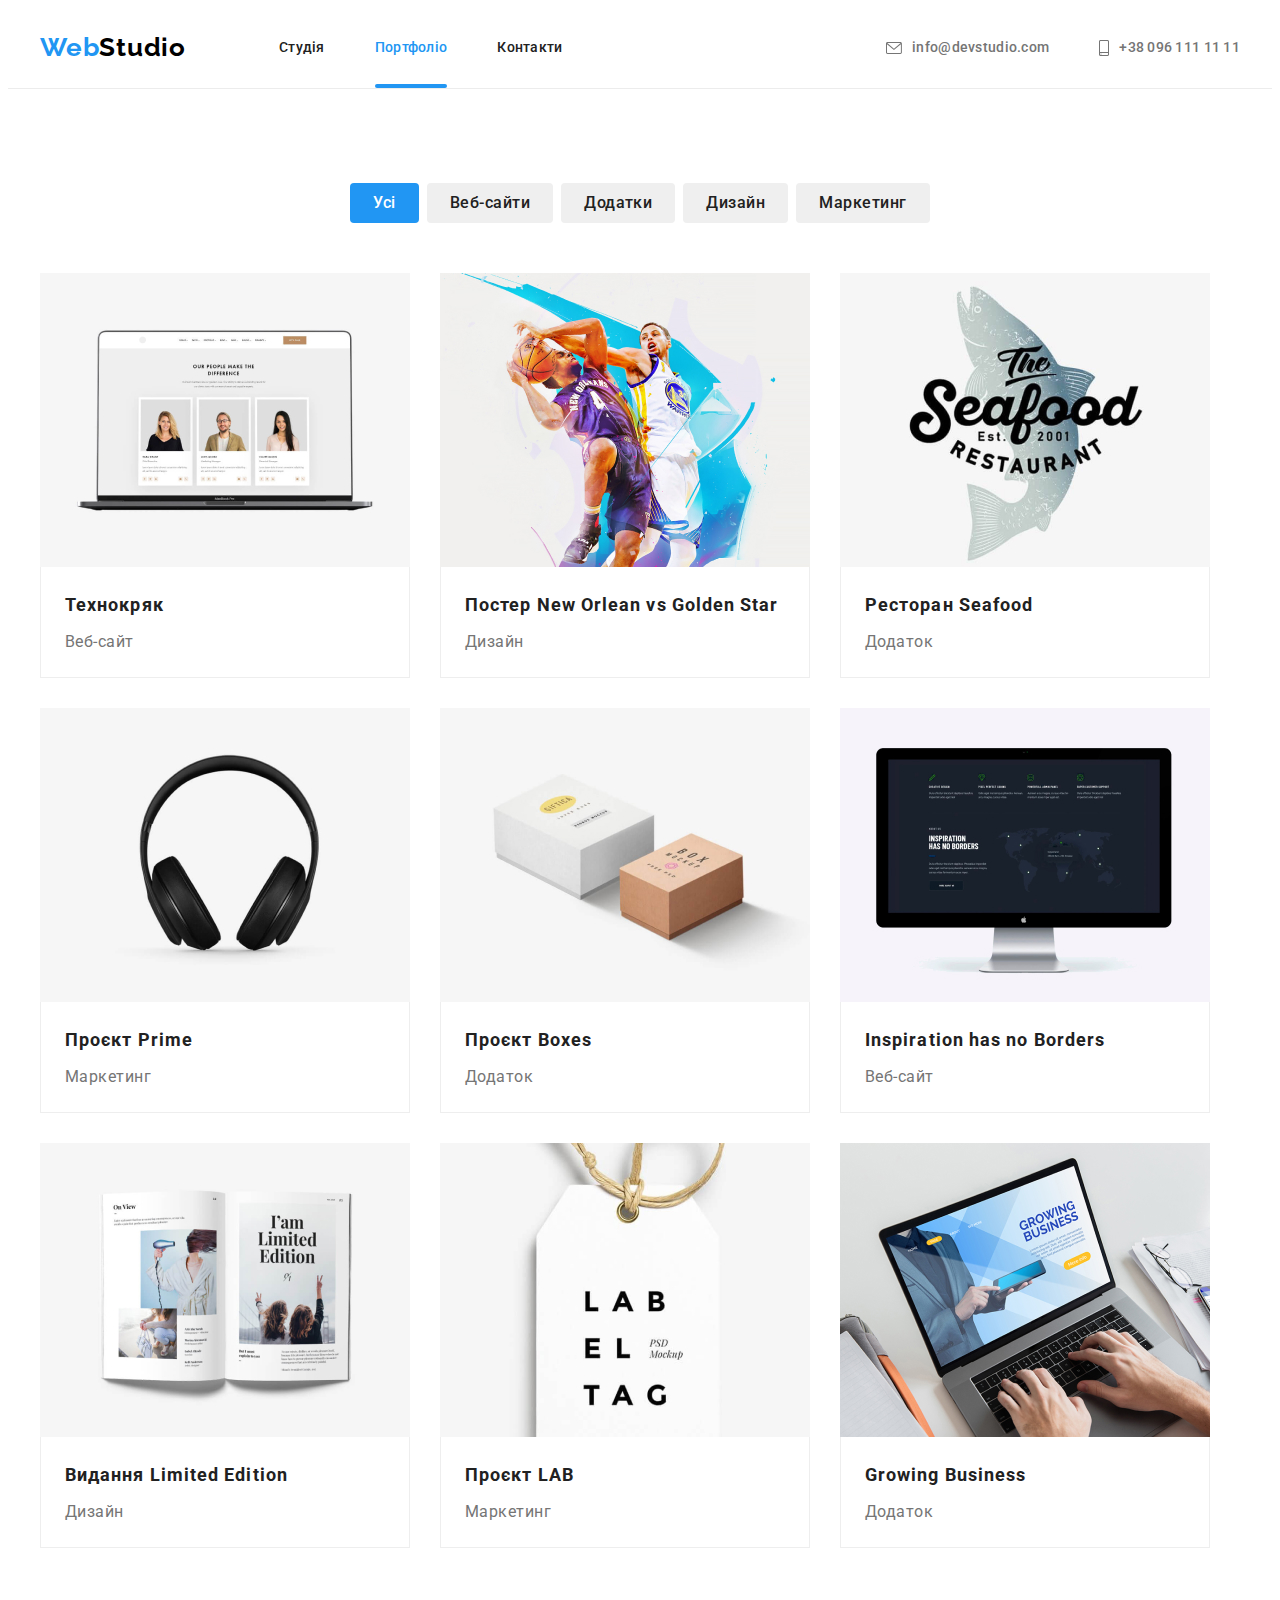
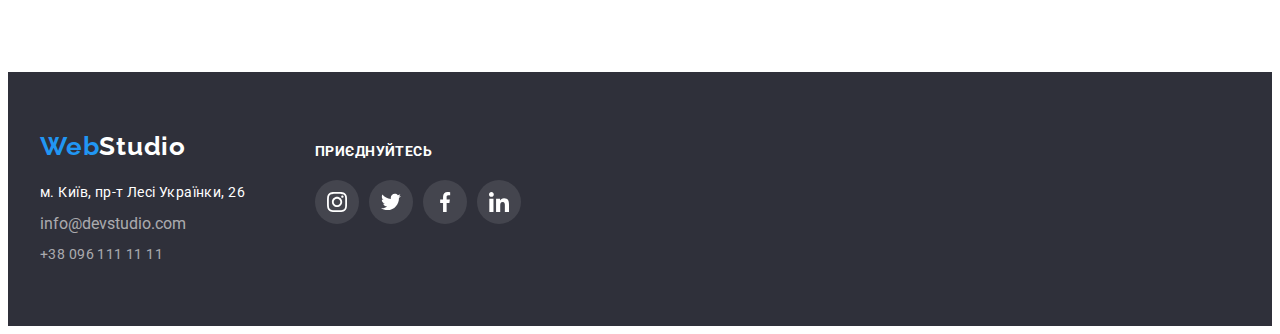
==== portfolio.html @ 86586cd4 "tgrtlkgrtlkgnlkrt" ====
<!DOCTYPE html>
<html lang="uk">
<head>
    <meta charset="UTF-8">
    <meta http-equiv="X-UA-Compatible" content="IE=edge">
    <meta name="viewport" content="width=device-width, initial-scale=1.0">
    <title>portfolio</title>
    <link rel="preconnect" href="https://fonts.googleapis.com">
    <link rel="preconnect" href="https://fonts.gstatic.com" crossorigin>
    <link href="https://fonts.googleapis.com/css2?family=Raleway:wght@700&family=Roboto:wght@400;500;700;900&display=swap"
    rel="stylesheet">
    <link rel="stylesheet" href="./сss/styles.css">
</head>
<body class="body">
    <header class="header">
        <div class="container main-nav">
            <nav class="header-nav">
                <a href="/" class="logo">Web<span class="title">Studio</span>
                </a>
                <ul class="site list">
                    <li class="item"><a class="link" href="./index.html">Студія</a></li>
                    <li class="item"><a class="link current" href="/">Портфоліо</a></li>
                    <li class="item"><a class="link" href="/">Контакти</a></li>
                </ul>
            </nav>
            <ul class="site-auth list">
                <li class="item">
                    <a class="main-mail main-contact mail-icon" href="mailto:info@devstudio.com">
                        <svg class="link-icon" width="16" height="12">
                            <use href="./images/icons.svg/symbol-defs.svg#icon-envelope"></use>
                        </svg>
                        info@devstudio.com
                    </a>
                </li>
                <li class="item">
                    <a class="link-item tel-icon" href="tel:+380961111111">
                        <svg class="link-icon" width="10" height="16">
                            <use href="./images/icons.svg/symbol-defs.svg#icon-smartphone"></use>
                        </svg>
                        +38 096 111 11 11
                    </a>
                </li>
            </ul>
        </div>
    </header>
    <main>
        <section class="filter">
            <div class="container">
                <h1 class="visually-hidden">Портфоліо</h1>
                <ul class="hero-button list">
                    <li class="filters"><button class="btn current border" type="button">Усі</button></li>
                    <li class="filters"><button class="btn" type="button">Веб-сайти</button></li>
                    <li class="filters"><button class="btn" type="button">Додатки</button></li>
                    <li class="filters"><button class="btn" type="button">Дизайн</button></li>
                    <li class="filters"><button class="btn" type="button">Маркетинг</button></li>
                </ul>
                <ul class="list card-second">
                    <li class="cards">
                        <a href="/" class="link-card border">
                            <div class="primary-website">
                                <img src="./images/filters1.jpg" alt="filters1" width="370">
                                <div class="main-website img-wrapper">
                                    <p class="website">
                                        Ресурс пропонує комплексні пропозиції з різним рівнем функціоналу та сервісів. Все це дозволить відвідувачу
                                        отримати вичерпні відомості про компанію чи приватну особу.
                                    </p>
                                </div>
                            </div>
                            <div class="after-cards">
                                <h2 class="heading">Технокряк</h2>
                                <p class="tagline">Веб-сайт</p>
                            </div>
                        </a>
                    </li>
                    <li class="cards">
                        <a href="/" class="link-card border">
                            <div class="primary-website">
                                <img src="./images/filters2.jpg" alt="filters2" width="370">
                                <div class="main-website img-wrapper">
                                    <p class="website">
                                        Ресурс пропонує комплексні пропозиції з різним рівнем функціоналу та сервісів. Все це дозволить відвідувачу
                                        отримати вичерпні відомості про компанію чи приватну особу.
                                    </p>
                                </div>
                            </div>
                            <div class="after-cards">
                                <h2 class="heading">Постер New Orlean vs Golden Star</h2>
                                <p class="tagline">Дизайн</p>
                            </div>
                        </a>
                    </li>
                    <li class="cards">
                        <a href="/" class="link-card border">
                            <div class="primary-website">
                                <img src="./images/filters3.jpg" alt="filters3" width="370">
                                <div class="main-website img-wrapper">
                                    <p class="website">
                                        Ресурс пропонує комплексні пропозиції з різним рівнем функціоналу та сервісів. Все це дозволить відвідувачу
                                        отримати вичерпні відомості про компанію чи приватну особу.
                                    </p>
                                </div>
                            </div>
                            <div class="after-cards">
                                <h2 class="heading">Ресторан Seafood</h2>
                                <p class="tagline">Додаток</p>
                            </div>
                        </a>
                    </li>
                    <li class="cards">
                        <a href="/" class="link-card border">
                            <div class="primary-website">
                                <img src="./images/filters4.jpg" alt="filters4" width="370">
                                <div class="main-website img-wrapper">
                                    <p class="website">
                                        Ресурс пропонує комплексні пропозиції з різним рівнем функціоналу та сервісів. Все це дозволить відвідувачу
                                        отримати вичерпні відомості про компанію чи приватну особу.
                                    </p>
                                </div>
                            </div>
                            <div class="after-cards">
                                <h2 class="heading">Проєкт Prime</h2>
                                <p class="tagline">Маркетинг</p>
                            </div>
                        </a>
                    </li>
                    <li class="cards">
                        <a href="/" class="link-card border">
                            <div class="primary-website">
                                <img src="./images/filters5.jpg" alt="filters5" width="370">
                                <div class="main-website img-wrapper">
                                    <p class="website">
                                        Ресурс пропонує комплексні пропозиції з різним рівнем функціоналу та сервісів. Все це дозволить відвідувачу
                                        отримати вичерпні відомості про компанію чи приватну особу.
                                    </p>
                                </div>
                            </div>
                            <div class="after-cards">
                                <h2 class="heading">Проєкт Boxes</h2>
                                <p class="tagline">Додаток</p>
                            </div>
                        </a>
                    </li>
                    <li class="cards">
                        <a href="/" class="link-card border">
                            <div class="primary-website">
                                <img src="./images/filters6.jpg" alt="filters6" width="370">
                                <div class="main-website img-wrapper">
                                    <p class="website">
                                        Ресурс пропонує комплексні пропозиції з різним рівнем функціоналу та сервісів. Все це дозволить відвідувачу
                                        отримати вичерпні відомості про компанію чи приватну особу.
                                    </p>
                                </div>
                            </div>
                            <div class="after-cards">
                                <h2 class="heading">Inspiration has no Borders</h2>
                                <p class="tagline">Веб-сайт</p>
                            </div>
                        </a>
                    </li>
                    <li class="cards">
                        <a href="/" class="link-card border">
                            <div class="primary-website">
                                <img src="./images/filters7.jpg" alt="filters7" width="370">
                                <div class="main-website img-wrapper">
                                    <p class="website">
                                        Ресурс пропонує комплексні пропозиції з різним рівнем функціоналу та сервісів. Все це дозволить відвідувачу
                                        отримати вичерпні відомості про компанію чи приватну особу.
                                    </p>
                                </div>
                            </div>
                            <div class="after-cards">
                                <h2 class="heading">Видання Limited Edition</h2>
                                <p class="tagline">Дизайн</p>
                            </div>
                        </a>
                    </li>
                    <li class="cards">
                        <a href="/" class="link-card border">
                            <div class="primary-website">
                                <img src="./images/filters8.jpg" alt="filters8" width="370">
                                <div class="main-website img-wrapper">
                                    <p class="website">
                                        Ресурс пропонує комплексні пропозиції з різним рівнем функціоналу та сервісів. Все це дозволить відвідувачу
                                        отримати вичерпні відомості про компанію чи приватну особу.
                                    </p>
                                </div>
                            </div>
                            <div class="after-cards">
                                <h2 class="heading">Проєкт LAB</h2>
                                <p class="tagline">Маркетинг</p>
                            </div>
                        </a>
                    </li>
                    <li class="cards">
                        <a href="/" class="link-card border">
                            <div class="primary-website">
                                <img src="./images/filters9.jpg" alt="filters9" width="370">
                                <div class="main-website img-wrapper">
                                    <p class="website">
                                        Ресурс пропонує комплексні пропозиції з різним рівнем функціоналу та сервісів. Все це дозволить відвідувачу
                                        отримати вичерпні відомості про компанію чи приватну особу.
                                    </p>
                                </div>
                            </div>
                            <div class="after-cards">
                                <h2 class="heading">Growing Business</h2>
                                <p class="tagline">Додаток</p>
                            </div>
                        </a>
                    </li>
                </ul>
            </div>
        </section>
    </main>
    <footer class="footer">
        <div class="container contacts">
            <div class="contacts-address">
                <a href="/" class="logo">Web<span class="title">Studio</span></a>
                <address class="address">
                    <ul class="address-list decoration list">
                        <li><a class="map" href="https://goo.gl/maps/6XQhRdbRvdG7q7pF7">м. Київ, пр-т Лесі Українки, 26</a>
                        </li>
                        <li><a class="mail" href="mailto:info@devstudio.com">info@devstudio.com</a></li>
                        <li><a class="tel" href="tel:+380961111111">+38 096 111 11 11</a></li>
                    </ul>
                </address>
            </div>
            <div>
                <p class="slogan">приєднуйтесь</p>
                <ul class="lists">
                    <li class="networks">
                        <a href="" class="instagram">
                            <svg class="icons-link" width="20" height="20">
                                <use href="./images/icons.svg/symbol-defs.svg#icon-instagram1"></use>
                            </svg>
                        </a>
                    </li>
                    <li class="networks">
                        <a href="" class="instagram">
                            <svg class="icons-link" width="20" height="20">
                                <use href="./images/icons.svg/symbol-defs.svg#icon-twitter1"></use>
                            </svg>
                        </a>
                    </li>
                    <li class="networks">
                        <a href="" class="instagram">
                            <svg class="icons-link" width="20" height="20">
                                <use href="./images/icons.svg/symbol-defs.svg#icon-facebook1"></use>
                            </svg>
                        </a>
                    </li>
                    <li class="networks">
                        <a href="" class="instagram">
                            <svg class="icons-link" width="20" height="20">
                                <use href="./images/icons.svg/symbol-defs.svg#icon-linkedin1"></use>
                            </svg>
                        </a>
                    </li>
                </ul>
            </div>
        </div>
    </footer>
</body>
</html>
---- сss/styles.css ----
/* цвет основного текста черный #212121 */
/* цвет вторичного текста белый #757575 */
/* акцент голубой #2196F3; */
/* фон кнопки голубий #2196F3*/

:root {
    --main-color: #212121;
    --second-color: #757575;
    --button-text-color: #ffffff;
    --accent-color: #2196F3;
    --logo-main-color: rgba(33, 150, 243, 1);
    --logo-second-coolor: rgba(0, 0, 0, 1);
    --logo-last-color: rgba(255, 255, 255, 1);
    --logo-accent-color: #2196F3;
    --section-background-color: #2F303A;
    --address-contact-color: rgba(255, 255, 255, 0.6);
}

body {
    font-family: 'Roboto', sans-serif;
    color: var(--main-color);
}

*,
::before
::after {
    box-sizing: border-box;
}

.container {
    margin-left: auto;
    margin-right: auto;
    width: 1200px;
    padding-left: 15px;
    padding-right: 15px;

    /* outline: 2px solid gray; */
}

.logo .title {
    color: var(--logo-second-coolor);
}

.header-nav {
    align-items: center;
}

.header-nav .logo {
    padding-top: 24px;
    padding-bottom: 25px;
}

.header-nav .logo {
    font-family: 'Raleway';
    font-weight: 700;
    font-size: 26px;
    line-height: 1.14;
    letter-spacing: 0.03em;

    color: var(--logo-main-color);
}

.header-nav .logo {
    text-decoration: none;
}

.list {
    display: flex;
    list-style: none;
}

/* верхній список посилань */

.main-nav {
    display: flex;
    align-items: center;
}

.header {
    border-bottom: 1px solid rgba(236, 236, 236, 1);
}

.header-nav {
    display: flex;
    align-items: center;
}

.site .link:hover,
.site .link:focus {
    color: var(--accent-color);
}

/* швидкість ховера */
.link {
    transition: color 250ms cubic-bezier(0.4, 0, 0.2, 1);
}
/*  */

.site {
    margin: 0;
    margin-left: 93px;
    padding-left: 0;
    display: flex;

    font-weight: 500;
    font-size: 14px;
    line-height: 1.14;
    letter-spacing: 0.02em;
}

.item {
    display: block;
    margin-right: 50px;
    padding-top: 32px;
    padding-bottom: 32px;

    position: relative;
} 

.item:last-child {
    margin-right: 0;
}

.link::after {
    content: '';
    position: absolute;
    bottom: 0;
    display: block;
    width: 100%;
    height: 4px;
    background-color: #ffffff;
    opacity: 1;
    border-radius: 2px;
}

/* .link:hover::after {
    background-color: var(--accent-color);
    transition: color 250ms cubic-bezier(0.4, 0, 0.2, 1);
} */

.main-contact {
    display: flex;
    align-items: center;
}

.thumbs {
    margin-right: 10px;
}

.main-border:hover {
    box-shadow: 0px 1px 3px rgba(0, 0, 0, 0.12), 
    0px 1px 1px rgba(0, 0, 0, 0.14), 
    0px 2px 1px rgba(0, 0, 0, 0.2);
    transition: color 250ms cubic-bezier(0.4, 0, 0.2, 1);
}

.site .link {
    color: var(--main-color);
}

/* для сторінки Портфоліо .site .link */
.site .link {
    color: var(--main-color);
}
/* .site .link */

.site .link.current {
    color: var(--accent-color);
}

.site .link.current::after {
    background-color: var(--accent-color);
}

.site .link {
    text-decoration: none;
}

/* іконкі */

.site-auth {
    margin: 0;
    padding-left: 0;
    display: flex;
    margin-left: auto;
    align-items: center;
}

.site-auth .main-mail {
    text-decoration: none;
}

.site-auth .link-item {
    display: block;
}

.site-auth .link-item {
    text-decoration: none;
}

/* .site-auth .tel-icon {
    transform: color 1000ms linear;
} */

.site-auth .link-item:hover,
.site-auth .link-item:focus {
    color: var(--accent-color);
}

.site-auth .main-mail:hover,
.site-auth .main-mail:focus {
    color: var(--accent-color);
}

.site-auth .main-mail {
    font-weight: 500;
    font-size: 14px;
    line-height: 1.14;
    letter-spacing: 0.02em;

    color: var(--second-color);
    transition: color 250ms cubic-bezier(0.4, 0, 0.2, 1);
}

.site-auth .link-item {
    display: flex;
    align-items: center;
    
    font-weight: 500;
    font-size: 14px;
    line-height: 1.14;
    letter-spacing: 0.02em;

    color: var(--second-color);
    transition: color 250ms cubic-bezier(0.4, 0, 0.2, 1);
}

.site-auth .link-icon {
    fill: currentColor;
    margin-right: 10px;
}

/* секція ефективні рішення */

.section-title {
    width: 696px;
    margin: 0;
    margin-left: auto;
    margin-right: auto;
    margin-bottom: 30px;
    text-transform: uppercase;

    font-weight: 900;
    font-size: 44px;
    line-height: 1.36;
    color: #FFFFFF;
    letter-spacing: 0.06em;
}

.section {
    padding-top: 200px;
    padding-bottom: 200px;
    text-align: center;
    background-color: var(--section-background-color);
    background-image: linear-gradient(
        rgba(47, 48, 58, 0.4), 
        rgba(47, 48, 58, 0.4)
        ), 
        url("../images/Img\(1\).png");
}

.overlay {
    max-width: 1600px;
    margin-left: auto;
    margin-right: auto;
    background-repeat: no-repeat;
    background-position: center;
    position: inherit;
    background-size: cover;
}

/* модальне вікно */

.backdrop {
    position: fixed;
    top: 0;
    bottom: 0;
    left: 0;
    right: 0;
    background-color: rgba(0, 0, 0, 0.2);
    transition: opacity 500ms cubic-bezier(0.4, 0, 0.2, 1), visibility 500ms cubic-bezier(0.4, 0, 0.2, 1);
    opacity: 1;
}

.backdrop.is-hidden {
    visibility: hidden;
    opacity: 1;
    pointer-events: none;
}

.modal {
    position: absolute;
    top: 50%;
    left: 50%;
    padding: 40px;
    transform: translate(-50%, -50%) rotate(0);
    transition: transform 1000ms cubic-bezier(0.4, 0, 0.2, 1);

    width: 528px;
    height: 581px;
    
    background-color: #ffffff;
    border-radius: 4px;
}

.backdrop.is-hidden .modal {
    transform: rotate(-180deg);
}

.main-cross {
    display: flex;
    width: 30px;
    height: 30px;
    position: absolute;
    top: 8px;
    right: 8px;
    align-items: center;
    justify-content: center;
    border: 1px solid rgba(0, 0, 0, 0.1);
    border-radius: 50%;
}

.main-cross {
    cursor: pointer;
}

.main-cross:hover,
.main-cross:focus {
    fill: var(--accent-color);
    background-color:#ffffff;
}

.modal-form {
    display: block;
    padding: 0;
    text-align: start;
}

.modal-subtitle {
    margin: 0;
    margin-bottom: 12px;

    font-weight: 700;
    font-size: 20px;
    line-height: 1,15;
    text-align: center;
    letter-spacing: 0.03em;
    color: var(--main-color);
}

.modal-input {
    max-width: 448px;
    width: 100%;
    height: 40px;
    margin-bottom: 10px;
    padding-left: 45px;
    border-radius: 4px;
    border: 1px solid rgba(33, 33, 33, 0.2);
}

.modal-input:focus ~ .input-icon {
    background-color: var(--accent-color);
}

.modal-input::placeholder {
    font-weight: 400;
    font-size: 12px;
    line-height: 1.16;
    letter-spacing: 0.01em;
    color: rgba(117, 117, 117, 0.5);
}

.modal-lable {
    display: block;
    width: 100%;
    padding: 0;
    margin-bottom: 4px;
    
    font-weight: 400;
    font-size: 12px;
    line-height: 1.16;
    letter-spacing: 0.01em;
    color: var(--second-color);
}

.input-wrapper {
    position: relative;
    margin-bottom: 10px;
}

.input-wrapper input {
    margin-bottom: 0;
}

.input-icon {
    position: absolute;
    left: 15px;
    top: 50%;
    transform: translateY(-50%);
    fill: #212121;
}

/* .modal-input:focus + .input-icon {
    fill: orange;
} */

.comment {
    height: 120px;
    margin-bottom: 20px;
}

.modal-textarea {
    max-width: 448px;
    width: 100%;
    height: 120px;
    border-radius: 4px;
    margin-bottom: 20px;
    resize: none;
    padding: 12px 16px;
    border: 1px solid rgba(33, 33, 33, 0.2);
}

.modal-textarea::placeholder {
    font-weight: 400;
    font-size: 12px;
    line-height: 1.16;
    letter-spacing: 0.01em;
    color: rgba(117, 117, 117, 0.5);
}

.check-line {
    margin-bottom: 30px;
}

.checkbox-agree {
    display: flex;
    align-items: center;
}

.checkbox-agree .icon-wrapper {
    width: 16px;
    height: 15px;
    border: 2px solid black;
    border-radius: 2px;
    margin-right: 8px;
    display: flex;
    align-items: center;
    justify-content: center;
}

.checkbox-agree .agree-icon {
    fill: transprent;
}

.check-line input:checked + .checkbox-agree .icon-wrapper {
    background-color: var(--accent-color);
    border: none;
}

.check-line input:checked + .checkbox-agree .agree-icon {
    fill: #ffffff;
}

.modal-conditions {
    color: var(--accent-color);
}

.button-size {
    width: 200px;
    height: 50px;
    align-items: center;
    justify-content: center;
}

/*  */

/* кнопка "Замовити послугу"*/

.button:hover,
.button:focus {
    background-color: #188CE8;
}

.button {
    border-radius: 4px;
    border: 1px solid transparent;
    padding: 10px 32px;
    
    color: var(--button-text-color);
    background-color: var(--logo-main-color);
    transition: background-color 250ms cubic-bezier(0.4, 0, 0.2, 1);
}

.button {
    cursor: pointer;
}

.button {
    font-weight: 700;
    font-size: 16px;
    line-height: 1.87;
    align-items: center;
    text-align: center;
    letter-spacing: 0.06em;
}

/* секія переваги */
.strong {
    padding-top: 94px;
    padding-bottom: 94px;
}

.list-items {
    margin: 0;
    padding-left: 0;
    display: flex;
}

.items {
    margin-right: 30px;
}

.items:last-child {
    margin-right: 0;
}

.main-antenna {
    display: flex;
    height: 120px;
    /* border: 2px solid red; */
    background-color: rgba(245, 244, 250, 1);
    justify-content: center;
    border-radius: 4px;
    margin-bottom: 30px;
}

.antenna {
    display: flex;
    height: auto;
}

.list-items .quote {
    margin-top: 0;
    margin-bottom: 10px;

    font-weight: 700;
    font-size: 14px;
    line-height: 1.14;
    letter-spacing: 0.03em;
    text-transform: uppercase;
}

.list-items .text {
    margin-top: 0;
    margin-bottom: 0;

    color: var(--second-color);

    font-weight: 400;
    font-size: 14px;
    line-height: 1.71;
    letter-spacing: 0.03em;
}

/* секція чим ми займаємося */

.desc {
    padding-bottom: 94px;
}

.desc-one {
    margin: 0;
    margin-bottom: 50px;

    font-weight: 700;
    font-size: 36px;
    line-height: 1.16;
    text-align: center;
    letter-spacing: 0.03em;
}

.desc-list {
    display: flex;
    /* іконки розприділяються рівномірно по ширині сторінки */
    justify-content:space-between;
}

.desc-list .foto {
    position: relative;
}

img {
    display:block;
    width: 100%;
    height: auto;
}

.desc-list {
    padding-left: 0;
    margin-bottom: 0;
    margin-top: 0;
}

/* .foto:hover .desktop {
    opacity: 1;
} */

.desktop {
    display: flex;
    width: 100%;
    height: 70px;
    position: absolute;
    bottom: 0;
    justify-content: center;
    align-items: center;

    background-color: rgba(47, 48, 58, 0.8);
}

.applications {
    margin: 0;

    font-weight: 700;
    font-size: 14px;
    line-height: 1.14;
    letter-spacing: 0.03em;
    text-transform: uppercase;
    color: #FFFFFF;
}

/* секція наша команда */

.team {
    padding-top: 94px;
    padding-bottom: 94px;
    background-color: #F5F4FA;
}

.team-caption {
    margin-top: 0px;
    margin-bottom: 50px;

    font-weight: 700;
    font-size: 36px;
    line-height: 1.16;
    text-align: center;
    letter-spacing: 0.03em;
}

.team-item {
    display: flex;
    padding-left: 0;
    padding-right: 0;
    margin-top: 0;
    margin-bottom: 0;
}

.professionals {
    margin-top: 30px;
    margin-bottom: 16px;
}

.excerpt {
    margin: 0;
    margin-bottom: 10px;
}

.card {
    background-color: #ffffff;
    box-shadow: 0px 1px 3px rgba(0, 0, 0, 0.12), 
        0px 1px 1px rgba(0, 0, 0, 0.14), 
        0px 2px 1px rgba(0, 0, 0, 0.2);
        border-radius: 0px 0px 4px 4px;
}

.card {
    margin-right: 30px;
}

.card:last-child {
    margin-right: 0;
}

.team-item .excerpt {
    font-weight: 500;
    font-size: 16px;
    line-height: 1.18;
    letter-spacing: 0.03em;
    text-align: center;
}

.subject {
    margin: 0;
    
    font-weight: 400;
    font-size: 16px;
    line-height: 1.18;
    text-align: center;

    color: var(--second-color);
}

/* іконки секції Наша команда */

.card .thumb {
    display: flex;
    padding: 0;
    padding-bottom: 30px;
    justify-content: center;
    gap: 10px;
}

.element {
    width: 44px;
    height: 44px;
}

.elements:hover {
    background-color: var(--accent-color);
    fill: #ffffff;
}

.elements {
    height: 100%;
    width: 100%;
    display: flex;
    align-items: center;
    justify-content: center;
    border-radius: 50%;
    
    transition: background-color 250ms cubic-bezier(0.4, 0, 0.2, 1),
    fill 250ms cubic-bezier(0.4, 0, 0.2, 1);
}

.social-icon {
    fill: #AFB1B8;
}

.elements:hover .social-icon {
    fill: var(--button-text-color);
    transition: color 250ms cubic-bezier(0.4, 0, 0.2, 1);
}

/* секція наші клієнти */

.pre-clients {
    padding-top: 94px;
    padding-bottom: 94px;
}

.clients {
    margin: 0;
    margin-bottom: 50px;
}

.clients {
    font-weight: 700;
    font-size: 36px;
    line-height: 1.16;
    text-align: center;
    letter-spacing: 0.03em;
}

.logo-company {
    display: flex;
    list-style: none;
    margin: 0;
    padding: 0;
    gap: 30px;
}

.pre-company {
    flex-basis: calc((100%-150px) / 6);
}

.main-company {
    display: flex;
    height: 92px;
    border: 1px solid #AFB1B8;
    color: rgba(175, 177, 184, 1);
    justify-content: center;
    padding: 0;
    border-radius: 4px;
    transition: color 250ms cubic-bezier(0.4, 0, 0.2, 1);
}

.company {
    display: flex;
    height: auto;
    fill: currentColor
}


.main-company:hover,  
.main-company:focus {
    border-color: 1px solid var(--accent-color);
    color: var(--accent-color);
}

/* секція контакти */

.footer {
    padding-top: 60px;
    padding-bottom: 60px;
    background-color: var(--section-background-color);
}

.decoration {
    padding-left: 0;
}

.footer .logo {
    display: block;
    margin-bottom: 20px;

    font-family: 'Raleway';
    font-style: normal;
    font-weight: 700;
    font-size: 26px;
    line-height: 1.19;
    letter-spacing: 0.03em;

    color: var(--logo-main-color);
}

.footer .logo {
    text-decoration: none;
}

.footer .logo .title {
    color: var(--logo-last-color);
}

.address-list {
    display: block;
    margin-top: 0;
    margin-bottom: 0;
}

.address-list .map:hover,
.address-list .map:focus {
    color: var(--accent-color);
}

.address-list .mail:hover,
.address-list .mail:focus {
    color: var(--accent-color);
}

.address-list .tel:hover,
.address-list .tel:focus {
    color: var(--accent-color);
}

.footer .map {
    display: block;
    margin-bottom: 9px;

    font-style: normal;
    font-weight: 400;
    font-size: 14px;
    line-height: 1.71;
    letter-spacing: 0.03em;
    color: #FFFFFF;
    transition: color 250ms cubic-bezier(0.4, 0, 0.2, 1);
}

.footer .map {
    text-decoration: none;
}

.mail {
    text-decoration: none;
}

.mail {
    display: block;
    margin-bottom: 9px;
    color: var(--address-contact-color);
    
    font-style: normal;
    transition: color 250ms cubic-bezier(0.4, 0, 0.2, 1);
}

.tel {
    font-style: normal;
    color: var(--address-contact-color);

    font-weight: 400;
    font-size: 14px;
    line-height: 24px;
    letter-spacing: 0.03em;
    transition: color 250ms cubic-bezier(0.4, 0, 0.2, 1);
}

.tel {
    text-decoration: none;
}

.contacts-social {
    margin-right: 93px;
}

.slogan {
    display: flex;
    margin: 0;
    margin-bottom: 20px;
    margin-top: 12px;

    font-weight: 700;
    font-size: 14px;
    line-height: 1.14;
    letter-spacing: 0.03em;
    text-transform: uppercase;

    color: var(--button-text-color);
}

/* іконкі футера */

.contacts {
    display: flex;
}

.contacts-address {
    margin-right: 70px;
}

.lists {
    display: flex;
    margin: 0;
    padding: 0;
    list-style: none;
}

.networks {
    width: 44px;
    height: 44px;
    border-radius: 50%;
    margin-right: 10px;
}

.networks:last-child {
    margin-right: 0;
}

.instagram:hover {
    background-color: var(--accent-color);
}

.icons-link {
    fill: #FFFFFF;
}

.instagram {
    height: 100%;
    width: 100%;
    display: flex;
    align-items: center;
    justify-content: center;
    background-color: rgba(255, 255, 255, 0.1);
    border-radius: 50%;
    transition: background-color 250ms cubic-bezier(0.4, 0, 0.2, 1);
}

/* .footer-email {
    display: flex;
    margin-left: auto;
} */

.email {
    width: 358px;
    height: 50px;
    padding: 0;
    padding-left: 16px;
    border: 1px solid rgba(255, 255, 255, 0.3);
    background-color: var(--section-background-color);
    border-radius: 4px;
    margin-right: 12px;
}

.telegram {
    display: inline-flex;
    align-items: center;
}

.icon-telegram {
    fill: #ffffff;
    margin-left: 10px;
}

/* .telegram::after {
    content: '';
    display: inline-block;
    width: 24px;
    height: 24px;
    margin-left: 10px;
    background-color: red;
    background-image: url(..);
} */

/* сторінка ПОРТФОЛІО*/

/* список кнопок */

.filter {
    padding-top: 94px;
    padding-bottom: 94px;
}

.list {
    list-style: none;
}

/* visually-hidden */

.visually-hidden {
    position: absolute;
    width: 1px;
    height: 1px;
    margin: -1px;
    border: 0;
    padding: 0;
    white-space: nowrap;
    clip-path: inset(100%);
    clip: rect(0 0 0 0);
    overflow: hidden;
}
/* visually-hidden */

.hero-button {
    display: flex;
    margin-top: 0;
    margin-bottom: 50px;
    padding-left: 0;
    justify-content: center;
}

.hero-button .btn {
    border-radius: 4px;
    border: 1px solid transparent;
}

.hero-button .btn.current {
    color: var(--button-text-color);
    background-color: var(--accent-color);
}

.hero-button .btn:hover,
.hero-button .btn:focus {
    color: var(--button-text-color);
    background-color: #188CE8;
    box-shadow: 0px 1px 1px rgba(0, 0, 0, 0.12), 
        0px 4px 4px rgba(0, 0, 0, 0.06), 
        1px 4px 6px rgba(0, 0, 0, 0.16);
}

.hero-button .btn {
    cursor: pointer;
}

.hero-button .btn {
    display: inline-flex;
    margin: 0;
    padding: 6px 22px;
    justify-content: center;

    font-family: inherit;
    font-weight: 500;
    font-size: 16px;
    line-height: 1.62;
    letter-spacing: 0.03em;

    color: var(--main-color);
    transition: background-color 250ms cubic-bezier(0.4, 0, 0.2, 1),
        color 250ms cubic-bezier(0.4, 0, 0.2, 1),
        box-shadow 250ms cubic-bezier(0.4, 0, 0.2, 1);
}

.filters {
    margin-right: 8px;
}

.filters:last-child {
    margin-right: 0;
}

/* список карток */

.card-second {
    display: flex;
    margin-top: 0;
    margin-right: 0;
    margin-bottom: 0;
    padding-left: 0;
    flex-wrap: wrap;

    cursor: pointer;
}

.cards {
    margin-right: 30px;
    margin-bottom: 30px;
}

.cards:nth-child(3n) {
    margin-right: 0;
}

.border {
    display: block;
}

.after-cards {
    padding: 20px 24px;
}

.after-cards {
    border-left: 1px solid rgba(238, 238, 238, 1);
    border-bottom: 1px solid rgba(238, 238, 238, 1);
    border-right: 1px solid rgba(238, 238, 238, 1);
}

.cards .border:hover,
.cards .border:focus {
    box-shadow: 0px 1px 1px rgba(0, 0, 0, 0.12),
        0px 4px 4px rgba(0, 0, 0, 0.06),
        1px 4px 6px rgba(0, 0, 0, 0.16);
    transition: color 250ms cubic-bezier(0.4, 0, 0.2, 1);
}

/* .link-card .img-wrapper {
    overflow: hidden;
} */

/* .card-second .cards {
    position: relative;
} */

.link-card {
    text-decoration: none;
}

/* .link-card {
    position: relative;
} */

.heading {
    margin: 0;
    margin-bottom: 4px;

    font-weight: 700;
    font-size: 18px;
    line-height: 2;
    letter-spacing: 0.06em;

    color: var(--main-color);
}

.tagline{
    margin: 0;

    font-weight: 400;
    font-size: 16px;
    line-height: 1.87;
    letter-spacing: 0.03em;
    
    color: var(--second-color);
}

/* тект поверх картинки */

.cards:hover .primary-website {
    /* прозорість мінімальна */
    opacity: 1;
}

.primary-website {
    position: relative;
    overflow: hidden;
}

.main-website {
    display: flex;
    width: 100%;
    height: 100%;
    background: rgba(33, 150, 243, 0.9);
    position: absolute;
    top: 0;
    transform: translateY(101%);
    transition: transform 250ms cubic-bezier(0.4, 0, 0.2, 1);
}

.card-second .cards:hover .main-website {
    transform: translateY(0);
    opacity: 1;
}

.main-website .website {
    margin: 0;
    padding: 63px 24px;

    font-weight: 400;
    font-size: 18px;
    line-height: 1.55;
    letter-spacing: 0.03em;
    color: #FFFFFF;
}

/* .cards img {
    display: block;
} */

/*  */

.footer .logo {
    font-family: 'Raleway';
    font-weight: 700;
    font-size: 26px;
    line-height: 1.14;
    letter-spacing: 0.03em;
    
    color: var(--logo-main-color);
}

.footer .logo .title {
    color: var(--logo-last-color);
}
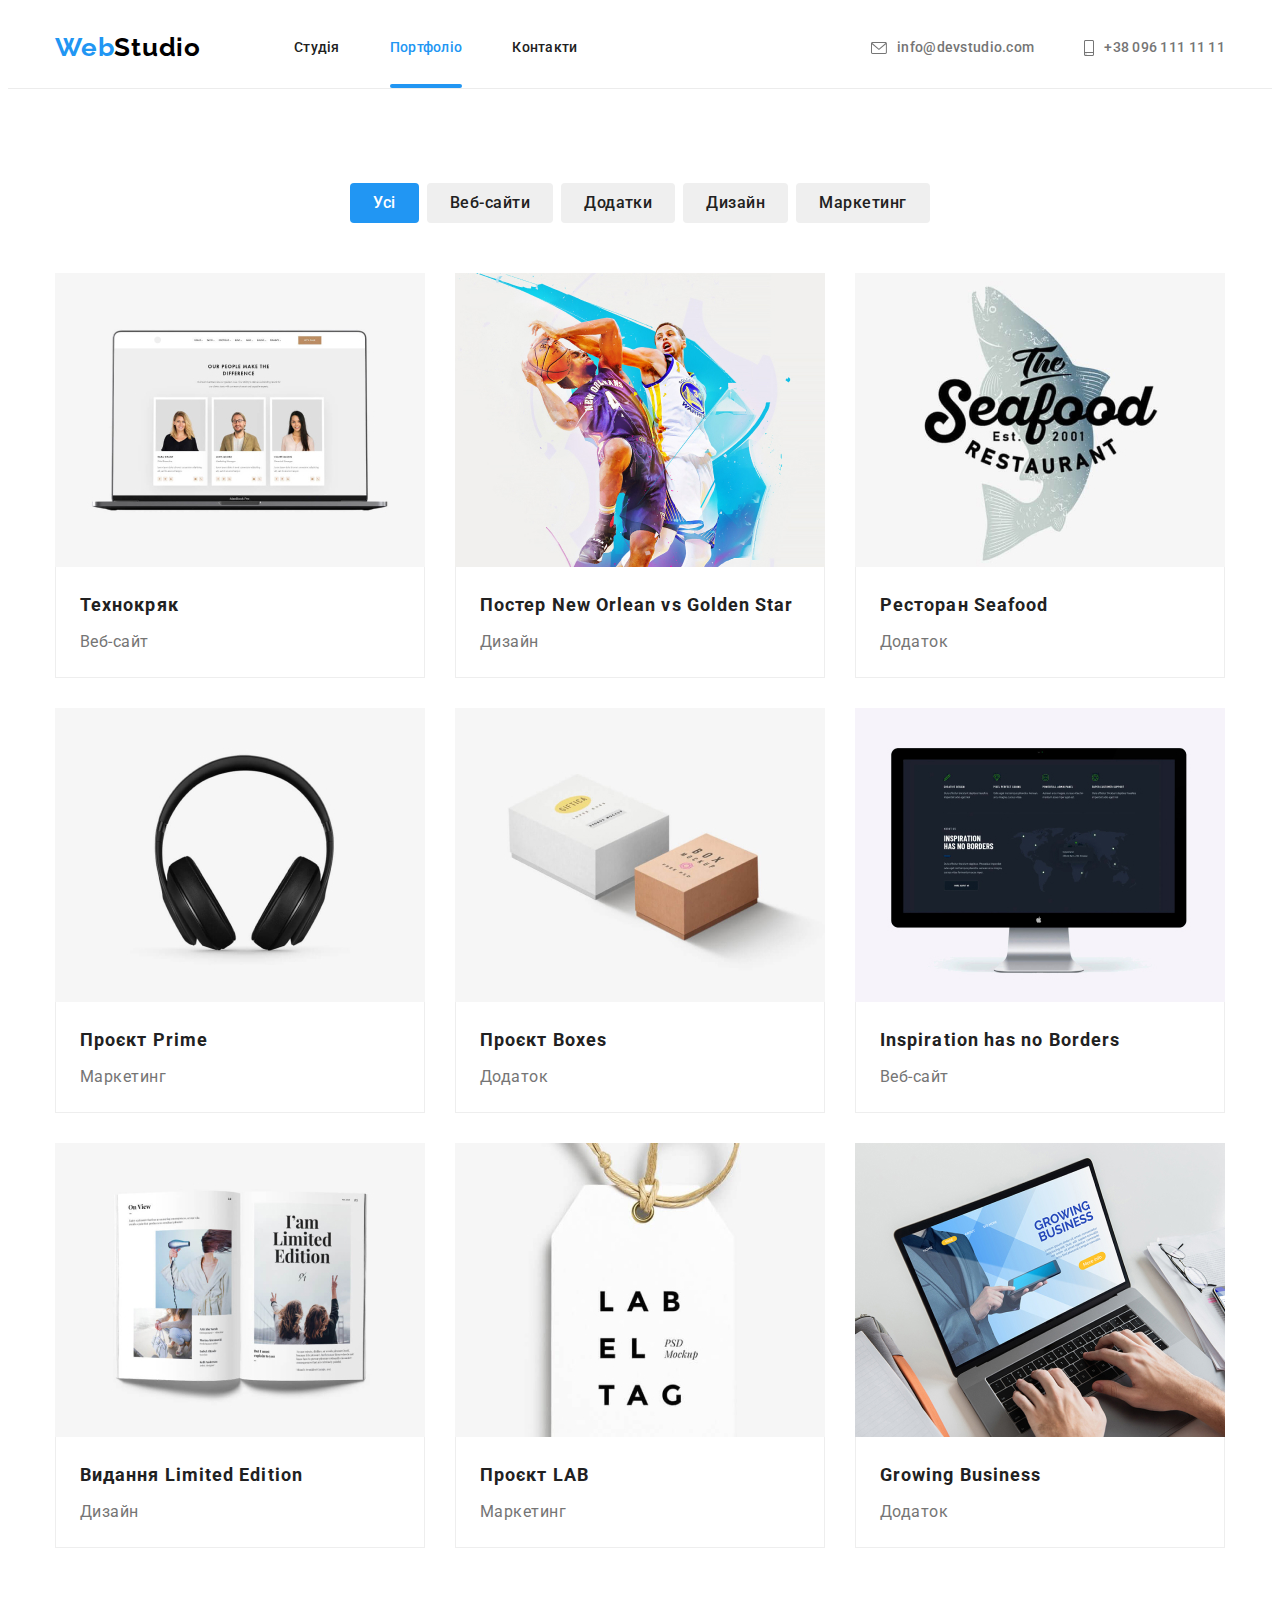
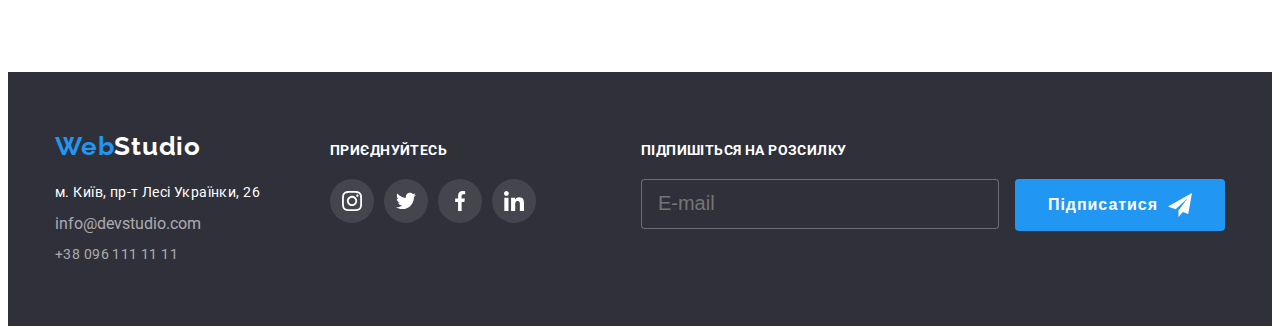
==== commit 6307181f: "виправлення 3" ====
--- a/portfolio.html
+++ b/portfolio.html
@@ -218,8 +218,8 @@
                 <a href="/" class="logo">Web<span class="title">Studio</span></a>
                 <address class="address">
                     <ul class="address-list decoration list">
-                        <li><a class="map" href="https://goo.gl/maps/6XQhRdbRvdG7q7pF7">м. Київ, пр-т Лесі Українки, 26</a>
-                        </li>
+                        <li><a class="map" href="https://goo.gl/maps/6XQhRdbRvdG7q7pF7">м. Київ, пр-т Лесі Українки,
+                                26</a></li>
                         <li><a class="mail" href="mailto:info@devstudio.com">info@devstudio.com</a></li>
                         <li><a class="tel" href="tel:+380961111111">+38 096 111 11 11</a></li>
                     </ul>
@@ -258,6 +258,20 @@
                     </li>
                 </ul>
             </div>
+            <div class="contacts-social">
+                <p class="slogan">
+                    Підпишіться на розсилку
+                </p>
+                <form name="footer-email" class="footer-email">
+                    <input type="email" class="email" name="user-email" id="" placeholder="E-mail">
+                    <button type="submit" class="button telegram">
+                        Підписатися
+                        <svg class="icon-telegram" width="24" height="24">
+                            <use href="./images/icons.svg/symbol-defs.svg#telegram"></use>
+                        </svg>
+                    </button>
+                </form>
+            </div>
         </div>
     </footer>
 </body>
--- a/сss/styles.css
+++ b/сss/styles.css
@@ -1,4 +1,3 @@
-
 /* цвет основного текста черный #212121 */
 /* цвет вторичного текста белый #757575 */
 /* акцент голубой #2196F3; */
@@ -22,9 +21,7 @@
     color: var(--main-color);
 }
 
-*,
-::before
-::after {
+* {
     box-sizing: border-box;
 }
 
@@ -34,8 +31,6 @@
     width: 1200px;
     padding-left: 15px;
     padding-right: 15px;
-
-    /* outline: 2px solid gray; */
 }
 
 .logo .title {
@@ -95,6 +90,7 @@
 .link {
     transition: color 250ms cubic-bezier(0.4, 0, 0.2, 1);
 }
+
 /*  */
 
 .site {
@@ -116,7 +112,7 @@
     padding-bottom: 32px;
 
     position: relative;
-} 
+}
 
 .item:last-child {
     margin-right: 0;
@@ -149,9 +145,9 @@
 }
 
 .main-border:hover {
-    box-shadow: 0px 1px 3px rgba(0, 0, 0, 0.12), 
-    0px 1px 1px rgba(0, 0, 0, 0.14), 
-    0px 2px 1px rgba(0, 0, 0, 0.2);
+    box-shadow: 0px 1px 3px rgba(0, 0, 0, 0.12),
+        0px 1px 1px rgba(0, 0, 0, 0.14),
+        0px 2px 1px rgba(0, 0, 0, 0.2);
     transition: color 250ms cubic-bezier(0.4, 0, 0.2, 1);
 }
 
@@ -163,6 +159,7 @@
 .site .link {
     color: var(--main-color);
 }
+
 /* .site .link */
 
 .site .link.current {
@@ -226,7 +223,7 @@
 .site-auth .link-item {
     display: flex;
     align-items: center;
-    
+
     font-weight: 500;
     font-size: 14px;
     line-height: 1.14;
@@ -263,10 +260,8 @@
     padding-bottom: 200px;
     text-align: center;
     background-color: var(--section-background-color);
-    background-image: linear-gradient(
-        rgba(47, 48, 58, 0.4), 
-        rgba(47, 48, 58, 0.4)
-        ), 
+    background-image: linear-gradient(rgba(47, 48, 58, 0.4),
+            rgba(47, 48, 58, 0.4)),
         url("../images/Img\(1\).png");
 }
 
@@ -288,6 +283,8 @@
     bottom: 0;
     left: 0;
     right: 0;
+    width: 100%;
+    height: 100%;
     background-color: rgba(0, 0, 0, 0.2);
     transition: opacity 500ms cubic-bezier(0.4, 0, 0.2, 1), visibility 500ms cubic-bezier(0.4, 0, 0.2, 1);
     opacity: 1;
@@ -308,8 +305,7 @@
     transition: transform 1000ms cubic-bezier(0.4, 0, 0.2, 1);
 
     width: 528px;
-    height: 581px;
-    
+
     background-color: #ffffff;
     border-radius: 4px;
 }
@@ -327,23 +323,19 @@
     right: 8px;
     align-items: center;
     justify-content: center;
+    cursor: pointer;
     border: 1px solid rgba(0, 0, 0, 0.1);
     border-radius: 50%;
-}
-
-.main-cross {
-    cursor: pointer;
+    background-color: #ffffff;
+    transition: color 250ms cubic-bezier(0.4, 0, 0.2, 1);
 }
 
 .main-cross:hover,
 .main-cross:focus {
     fill: var(--accent-color);
-    background-color:#ffffff;
 }
 
 .modal-form {
-    display: block;
-    padding: 0;
     text-align: start;
 }
 
@@ -353,24 +345,19 @@
 
     font-weight: 700;
     font-size: 20px;
-    line-height: 1,15;
+    line-height: 1.15;
     text-align: center;
     letter-spacing: 0.03em;
     color: var(--main-color);
 }
 
 .modal-input {
-    max-width: 448px;
     width: 100%;
     height: 40px;
-    margin-bottom: 10px;
     padding-left: 45px;
     border-radius: 4px;
     border: 1px solid rgba(33, 33, 33, 0.2);
-}
-
-.modal-input:focus ~ .input-icon {
-    background-color: var(--accent-color);
+    transition: color 250ms cubic-bezier(0.4, 0, 0.2, 1);
 }
 
 .modal-input::placeholder {
@@ -386,7 +373,7 @@
     width: 100%;
     padding: 0;
     margin-bottom: 4px;
-    
+
     font-weight: 400;
     font-size: 12px;
     line-height: 1.16;
@@ -403,17 +390,28 @@
     margin-bottom: 0;
 }
 
+.input-wrapper:focus-within .modal-input {
+    border-color: transparent;
+    outline: 1px solid var(--accent-color);
+}
+
+.input-wrapper:hover .modal-input {
+    border-color: transparent;
+    outline: 1px solid var(--accent-color);
+}
+
 .input-icon {
     position: absolute;
-    left: 15px;
+    left: 13px;
     top: 50%;
     transform: translateY(-50%);
     fill: #212121;
 }
 
-/* .modal-input:focus + .input-icon {
-    fill: orange;
-} */
+.modal-input:focus + .input-icon,
+.modal-input:hover + .input-icon {
+    fill: var(--accent-color);
+}
 
 .comment {
     height: 120px;
@@ -421,7 +419,6 @@
 }
 
 .modal-textarea {
-    max-width: 448px;
     width: 100%;
     height: 120px;
     border-radius: 4px;
@@ -429,6 +426,7 @@
     resize: none;
     padding: 12px 16px;
     border: 1px solid rgba(33, 33, 33, 0.2);
+    transition: color 250ms cubic-bezier(0.4, 0, 0.2, 1);
 }
 
 .modal-textarea::placeholder {
@@ -439,16 +437,54 @@
     color: rgba(117, 117, 117, 0.5);
 }
 
+.modal-textarea:focus-within {
+    border-color: transparent;
+    outline: 1px solid var(--accent-color);
+}
+
+.modal-textarea:hover {
+    border-color: transparent;
+    outline: 1px solid var(--accent-color);
+}
+
 .check-line {
     margin-bottom: 30px;
 }
 
+/* погоджуюся з розсилкою */
 .checkbox-agree {
     display: flex;
     align-items: center;
-}
-
-.checkbox-agree .icon-wrapper {
+    justify-content: center;
+
+    font-weight: 400;
+    font-size: 14px;
+    line-height: 1.71;
+    letter-spacing: 0.03em;
+    color: var(--second-color);
+}
+
+.checkbox-agree::before {
+    content: '';
+    margin-right: 8px;
+    display: flex;
+    width: 16px;
+    height: 15px;
+    border: 2px solid #000000;
+    border-radius: 2px;
+}
+
+.check-line input:checked + .checkbox-agree::before {
+    background-color: var(--accent-color);
+    border: none;
+    background-image: url(../images/icons.svg/Vector.svg);
+    background-repeat: no-repeat;
+    background-position: center;
+}
+
+/* або таким варіантом */
+
+/* .checkbox-agree .icon-wrapper {
     width: 16px;
     height: 15px;
     border: 2px solid black;
@@ -460,17 +496,18 @@
 }
 
 .checkbox-agree .agree-icon {
-    fill: transprent;
-}
-
-.check-line input:checked + .checkbox-agree .icon-wrapper {
+    fill: transparent;
+} */
+
+/* .check-line input:checked + .checkbox-agree .icon-wrapper {
     background-color: var(--accent-color);
     border: none;
-}
-
-.check-line input:checked + .checkbox-agree .agree-icon {
+} */
+
+/* .check-line input:checked + .checkbox-agree .agree-icon {
     fill: #ffffff;
-}
+} */
+/*  */
 
 .modal-conditions {
     color: var(--accent-color);
@@ -496,7 +533,7 @@
     border-radius: 4px;
     border: 1px solid transparent;
     padding: 10px 32px;
-    
+
     color: var(--button-text-color);
     background-color: var(--logo-main-color);
     transition: background-color 250ms cubic-bezier(0.4, 0, 0.2, 1);
@@ -510,9 +547,11 @@
     font-weight: 700;
     font-size: 16px;
     line-height: 1.87;
-    align-items: center;
-    text-align: center;
+    /* align-items: center;
+    text-align: center; */
     letter-spacing: 0.06em;
+    margin: 0 auto;
+    display: block;
 }
 
 /* секія переваги */
@@ -593,7 +632,7 @@
 .desc-list {
     display: flex;
     /* іконки розприділяються рівномірно по ширині сторінки */
-    justify-content:space-between;
+    justify-content: space-between;
 }
 
 .desc-list .foto {
@@ -601,7 +640,7 @@
 }
 
 img {
-    display:block;
+    display: block;
     width: 100%;
     height: auto;
 }
@@ -678,10 +717,10 @@
 
 .card {
     background-color: #ffffff;
-    box-shadow: 0px 1px 3px rgba(0, 0, 0, 0.12), 
-        0px 1px 1px rgba(0, 0, 0, 0.14), 
+    box-shadow: 0px 1px 3px rgba(0, 0, 0, 0.12),
+        0px 1px 1px rgba(0, 0, 0, 0.14),
         0px 2px 1px rgba(0, 0, 0, 0.2);
-        border-radius: 0px 0px 4px 4px;
+    border-radius: 0px 0px 4px 4px;
 }
 
 .card {
@@ -702,7 +741,7 @@
 
 .subject {
     margin: 0;
-    
+
     font-weight: 400;
     font-size: 16px;
     line-height: 1.18;
@@ -738,9 +777,9 @@
     align-items: center;
     justify-content: center;
     border-radius: 50%;
-    
+
     transition: background-color 250ms cubic-bezier(0.4, 0, 0.2, 1),
-    fill 250ms cubic-bezier(0.4, 0, 0.2, 1);
+        fill 250ms cubic-bezier(0.4, 0, 0.2, 1);
 }
 
 .social-icon {
@@ -802,7 +841,7 @@
 }
 
 
-.main-company:hover,  
+.main-company:hover,
 .main-company:focus {
     border-color: 1px solid var(--accent-color);
     color: var(--accent-color);
@@ -888,7 +927,7 @@
     display: block;
     margin-bottom: 9px;
     color: var(--address-contact-color);
-    
+
     font-style: normal;
     transition: color 250ms cubic-bezier(0.4, 0, 0.2, 1);
 }
@@ -908,15 +947,9 @@
     text-decoration: none;
 }
 
-.contacts-social {
-    margin-right: 93px;
-}
-
 .slogan {
-    display: flex;
     margin: 0;
     margin-bottom: 20px;
-    margin-top: 12px;
 
     font-weight: 700;
     font-size: 14px;
@@ -931,6 +964,7 @@
 
 .contacts {
     display: flex;
+    align-items: baseline;
 }
 
 .contacts-address {
@@ -973,11 +1007,6 @@
     border-radius: 50%;
     transition: background-color 250ms cubic-bezier(0.4, 0, 0.2, 1);
 }
-
-/* .footer-email {
-    display: flex;
-    margin-left: auto;
-} */
 
 .email {
     width: 358px;
@@ -988,11 +1017,23 @@
     background-color: var(--section-background-color);
     border-radius: 4px;
     margin-right: 12px;
+    font-style: normal;
+    font-size: 20px;
+    line-height: 1.71;
+    color:#757575;
+}
+
+.email:focus {
+    border: rgba(255, 255, 255, 0.3);
 }
 
 .telegram {
     display: inline-flex;
     align-items: center;
+}
+
+.contacts-social {
+    margin-left: auto;
 }
 
 .icon-telegram {
@@ -1037,6 +1078,7 @@
     clip: rect(0 0 0 0);
     overflow: hidden;
 }
+
 /* visually-hidden */
 
 .hero-button {
@@ -1061,8 +1103,8 @@
 .hero-button .btn:focus {
     color: var(--button-text-color);
     background-color: #188CE8;
-    box-shadow: 0px 1px 1px rgba(0, 0, 0, 0.12), 
-        0px 4px 4px rgba(0, 0, 0, 0.06), 
+    box-shadow: 0px 1px 1px rgba(0, 0, 0, 0.12),
+        0px 4px 4px rgba(0, 0, 0, 0.06),
         1px 4px 6px rgba(0, 0, 0, 0.16);
 }
 
@@ -1168,14 +1210,14 @@
     color: var(--main-color);
 }
 
-.tagline{
+.tagline {
     margin: 0;
 
     font-weight: 400;
     font-size: 16px;
     line-height: 1.87;
     letter-spacing: 0.03em;
-    
+
     color: var(--second-color);
 }
 
@@ -1230,7 +1272,7 @@
     font-size: 26px;
     line-height: 1.14;
     letter-spacing: 0.03em;
-    
+
     color: var(--logo-main-color);
 }
 
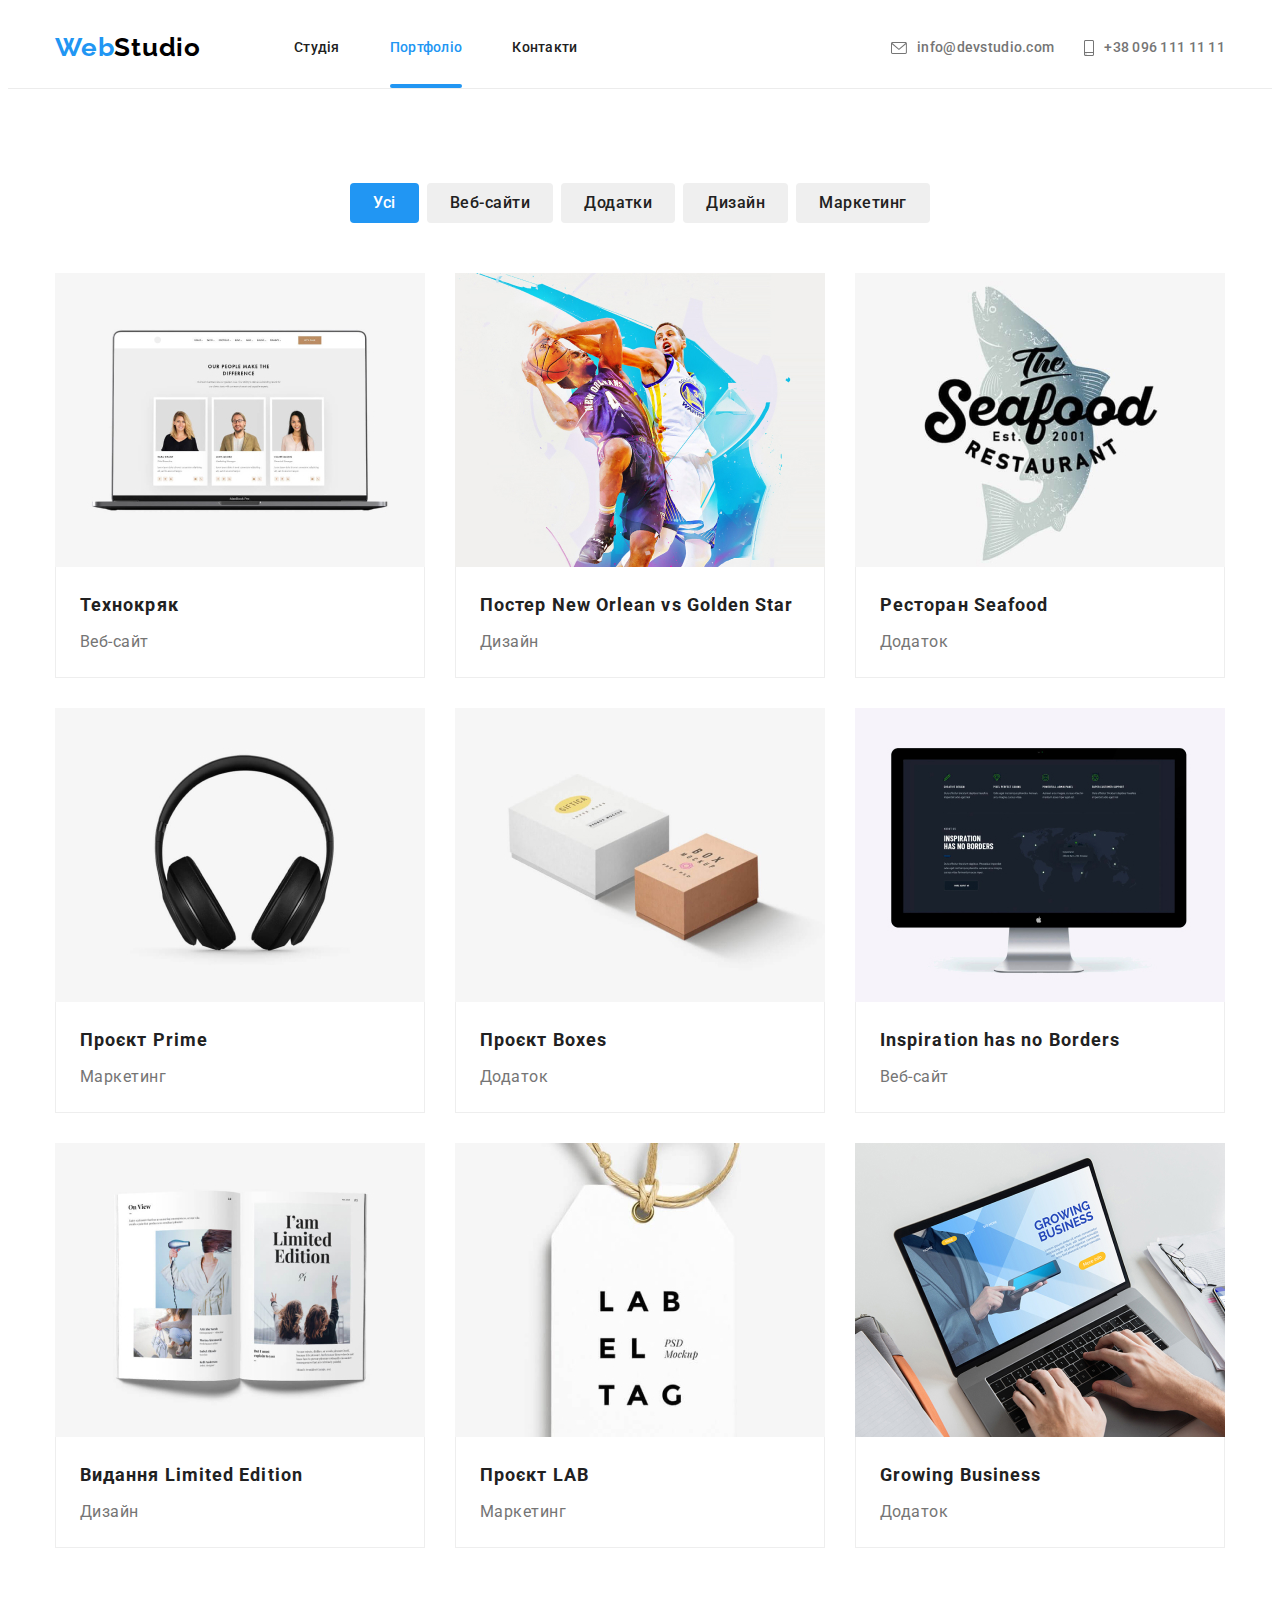
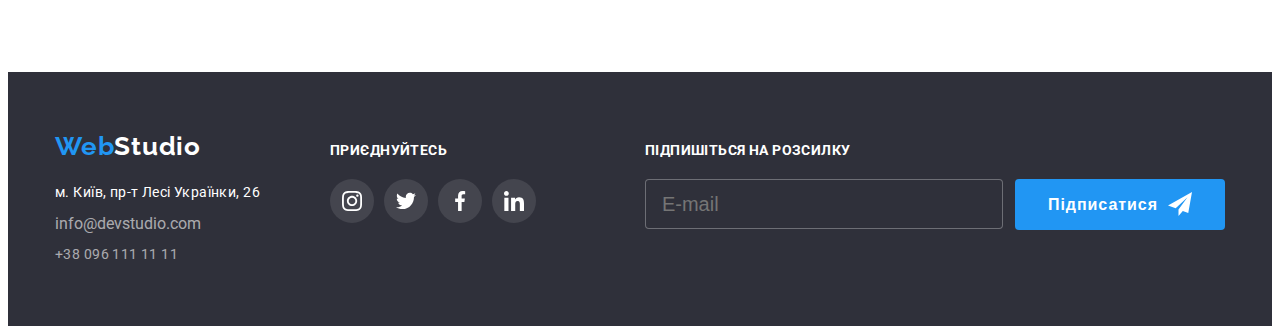
==== commit 3ed67fc8: "6  стадія" ====
--- a/portfolio.html
+++ b/portfolio.html
@@ -13,28 +13,28 @@
 </head>
 <body class="body">
     <header class="header">
-        <div class="container main-nav">
-            <nav class="header-nav">
-                <a href="/" class="logo">Web<span class="title">Studio</span>
+        <div class="container header-nav">
+            <nav class="main-nav">
+                <a href="/" class="main-nav__logo">Web<span class="main-nav__name">Studio</span>
                 </a>
-                <ul class="site list">
-                    <li class="item"><a class="link" href="./index.html">Студія</a></li>
-                    <li class="item"><a class="link current" href="/">Портфоліо</a></li>
-                    <li class="item"><a class="link" href="/">Контакти</a></li>
+                <ul class="main-nav__site list">
+                    <li class="main-nav__item"><a class="main-nav__link" href="/">Студія</a></li>
+                    <li class="main-nav__item"><a class="main-nav__link current" href="./portfolio.html">Портфоліо</a></li>
+                    <li class="main-nav__item"><a class="main-nav__link" href="/">Контакти</a></li>
                 </ul>
             </nav>
             <ul class="site-auth list">
-                <li class="item">
-                    <a class="main-mail main-contact mail-icon" href="mailto:info@devstudio.com">
-                        <svg class="link-icon" width="16" height="12">
+                <li class="site-auth__item">
+                    <a class="main-mail" href="mailto:info@devstudio.com">
+                        <svg class="main-mail__link-icon" width="16" height="12">
                             <use href="./images/icons.svg/symbol-defs.svg#icon-envelope"></use>
                         </svg>
                         info@devstudio.com
                     </a>
                 </li>
-                <li class="item">
-                    <a class="link-item tel-icon" href="tel:+380961111111">
-                        <svg class="link-icon" width="10" height="16">
+                <li class="site-auth__item">
+                    <a class="main-tel tel-icon" href="tel:+380961111111">
+                        <svg class="main-tel__link-icon" width="10" height="16">
                             <use href="./images/icons.svg/symbol-defs.svg#icon-smartphone"></use>
                         </svg>
                         +38 096 111 11 11
@@ -263,7 +263,13 @@
                     Підпишіться на розсилку
                 </p>
                 <form name="footer-email" class="footer-email">
-                    <input type="email" class="email" name="user-email" id="" placeholder="E-mail">
+                    <input 
+                    type="email" 
+                    class="email" 
+                    name="user-email" 
+                    id="" 
+                    placeholder="E-mail"
+                    >
                     <button type="submit" class="button telegram">
                         Підписатися
                         <svg class="icon-telegram" width="24" height="24">
--- a/сss/styles.css
+++ b/сss/styles.css
@@ -1,7 +1,3 @@
-/* цвет основного текста черный #212121 */
-/* цвет вторичного текста белый #757575 */
-/* акцент голубой #2196F3; */
-/* фон кнопки голубий #2196F3*/
 
 :root {
     --main-color: #212121;
@@ -33,20 +29,14 @@
     padding-right: 15px;
 }
 
-.logo .title {
+.main-nav__name {
     color: var(--logo-second-coolor);
 }
 
-.header-nav {
-    align-items: center;
-}
-
-.header-nav .logo {
+.main-nav__logo {
     padding-top: 24px;
     padding-bottom: 25px;
-}
-
-.header-nav .logo {
+
     font-family: 'Raleway';
     font-weight: 700;
     font-size: 26px;
@@ -56,7 +46,7 @@
     color: var(--logo-main-color);
 }
 
-.header-nav .logo {
+.main-nav__logo {
     text-decoration: none;
 }
 
@@ -67,7 +57,7 @@
 
 /* верхній список посилань */
 
-.main-nav {
+.header-nav {
     display: flex;
     align-items: center;
 }
@@ -76,24 +66,24 @@
     border-bottom: 1px solid rgba(236, 236, 236, 1);
 }
 
-.header-nav {
+.main-nav {
     display: flex;
     align-items: center;
 }
 
-.site .link:hover,
-.site .link:focus {
+.main-nav__site .main-nav__link:hover,
+.main-nav__site .main-nav__link:focus {
     color: var(--accent-color);
 }
 
 /* швидкість ховера */
-.link {
+.main-nav__link {
     transition: color 250ms cubic-bezier(0.4, 0, 0.2, 1);
 }
 
 /*  */
 
-.site {
+.main-nav__site {
     margin: 0;
     margin-left: 93px;
     padding-left: 0;
@@ -105,7 +95,7 @@
     letter-spacing: 0.02em;
 }
 
-.item {
+.main-nav__item {
     display: block;
     margin-right: 50px;
     padding-top: 32px;
@@ -114,11 +104,11 @@
     position: relative;
 }
 
-.item:last-child {
+.main-nav__item:last-child {
     margin-right: 0;
 }
 
-.link::after {
+.main-nav__link::after {
     content: '';
     position: absolute;
     bottom: 0;
@@ -130,16 +120,6 @@
     border-radius: 2px;
 }
 
-/* .link:hover::after {
-    background-color: var(--accent-color);
-    transition: color 250ms cubic-bezier(0.4, 0, 0.2, 1);
-} */
-
-.main-contact {
-    display: flex;
-    align-items: center;
-}
-
 .thumbs {
     margin-right: 10px;
 }
@@ -151,26 +131,26 @@
     transition: color 250ms cubic-bezier(0.4, 0, 0.2, 1);
 }
 
-.site .link {
+.main-nav__site .main-nav__link {
     color: var(--main-color);
 }
 
 /* для сторінки Портфоліо .site .link */
-.site .link {
+.main-nav__site .main-nav__link {
     color: var(--main-color);
 }
 
 /* .site .link */
 
-.site .link.current {
+.main-nav__site .main-nav__link.current {
     color: var(--accent-color);
 }
 
-.site .link.current::after {
+.main-nav__site .main-nav__link.current::after {
     background-color: var(--accent-color);
 }
 
-.site .link {
+.main-nav__site .main-nav__link {
     text-decoration: none;
 }
 
@@ -184,24 +164,21 @@
     align-items: center;
 }
 
-.site-auth .main-mail {
+.site-auth__item .main-mail {
     text-decoration: none;
 }
 
-.site-auth .link-item {
+.site-auth .main-tel {
     display: block;
 }
 
-.site-auth .link-item {
+.site-auth__item .main-tel {
     text-decoration: none;
-}
-
-/* .site-auth .tel-icon {
-    transform: color 1000ms linear;
-} */
-
-.site-auth .link-item:hover,
-.site-auth .link-item:focus {
+    margin-left: 30px;
+}
+
+.site-auth .main-tel:hover,
+.site-auth .main-tel:focus {
     color: var(--accent-color);
 }
 
@@ -210,7 +187,10 @@
     color: var(--accent-color);
 }
 
-.site-auth .main-mail {
+.site-auth__item .main-mail {
+    display: flex;
+    align-items: center;
+
     font-weight: 500;
     font-size: 14px;
     line-height: 1.14;
@@ -220,7 +200,12 @@
     transition: color 250ms cubic-bezier(0.4, 0, 0.2, 1);
 }
 
-.site-auth .link-item {
+.main-mail__link-icon {
+    fill: currentColor;
+    margin-right: 10px;
+}
+
+.site-auth__item .main-tel {
     display: flex;
     align-items: center;
 
@@ -233,14 +218,14 @@
     transition: color 250ms cubic-bezier(0.4, 0, 0.2, 1);
 }
 
-.site-auth .link-icon {
+.main-tel__link-icon {
     fill: currentColor;
     margin-right: 10px;
 }
 
 /* секція ефективні рішення */
 
-.section-title {
+.section__title {
     width: 696px;
     margin: 0;
     margin-left: auto;
@@ -327,7 +312,7 @@
     border: 1px solid rgba(0, 0, 0, 0.1);
     border-radius: 50%;
     background-color: #ffffff;
-    transition: color 250ms cubic-bezier(0.4, 0, 0.2, 1);
+    transition: fill 250ms cubic-bezier(0.4, 0, 0.2, 1);
 }
 
 .main-cross:hover,
@@ -357,7 +342,7 @@
     padding-left: 45px;
     border-radius: 4px;
     border: 1px solid rgba(33, 33, 33, 0.2);
-    transition: color 250ms cubic-bezier(0.4, 0, 0.2, 1);
+    transition: border-color 250ms cubic-bezier(0.4, 0, 0.2, 1);
 }
 
 .modal-input::placeholder {
@@ -391,13 +376,13 @@
 }
 
 .input-wrapper:focus-within .modal-input {
-    border-color: transparent;
-    outline: 1px solid var(--accent-color);
+    outline: none;
+    border-color: var(--accent-color);
 }
 
 .input-wrapper:hover .modal-input {
-    border-color: transparent;
-    outline: 1px solid var(--accent-color);
+    outline: none;
+    border-color: var(--accent-color);
 }
 
 .input-icon {
@@ -406,6 +391,7 @@
     top: 50%;
     transform: translateY(-50%);
     fill: #212121;
+    transition: fill 250ms cubic-bezier(0.4, 0, 0.2, 1);
 }
 
 .modal-input:focus + .input-icon,
@@ -426,7 +412,7 @@
     resize: none;
     padding: 12px 16px;
     border: 1px solid rgba(33, 33, 33, 0.2);
-    transition: color 250ms cubic-bezier(0.4, 0, 0.2, 1);
+    transition: border-color 250ms cubic-bezier(0.4, 0, 0.2, 1);
 }
 
 .modal-textarea::placeholder {
@@ -438,13 +424,13 @@
 }
 
 .modal-textarea:focus-within {
-    border-color: transparent;
-    outline: 1px solid var(--accent-color);
+    outline: none;
+    border-color: var(--accent-color);
 }
 
 .modal-textarea:hover {
-    border-color: transparent;
-    outline: 1px solid var(--accent-color);
+    outline: none;
+    border-color: var(--accent-color);
 }
 
 .check-line {
@@ -468,45 +454,21 @@
     content: '';
     margin-right: 8px;
     display: flex;
-    width: 16px;
-    height: 15px;
+    width: 14px;
+    height: 13px;
     border: 2px solid #000000;
     border-radius: 2px;
 }
 
 .check-line input:checked + .checkbox-agree::before {
     background-color: var(--accent-color);
-    border: none;
+    border: 2px solid var(--accent-color);
     background-image: url(../images/icons.svg/Vector.svg);
+    background-size: contain;
     background-repeat: no-repeat;
     background-position: center;
 }
 
-/* або таким варіантом */
-
-/* .checkbox-agree .icon-wrapper {
-    width: 16px;
-    height: 15px;
-    border: 2px solid black;
-    border-radius: 2px;
-    margin-right: 8px;
-    display: flex;
-    align-items: center;
-    justify-content: center;
-}
-
-.checkbox-agree .agree-icon {
-    fill: transparent;
-} */
-
-/* .check-line input:checked + .checkbox-agree .icon-wrapper {
-    background-color: var(--accent-color);
-    border: none;
-} */
-
-/* .check-line input:checked + .checkbox-agree .agree-icon {
-    fill: #ffffff;
-} */
 /*  */
 
 .modal-conditions {
@@ -560,21 +522,21 @@
     padding-bottom: 94px;
 }
 
-.list-items {
+.benefits {
     margin: 0;
     padding-left: 0;
     display: flex;
 }
 
-.items {
+.benefits__items {
     margin-right: 30px;
 }
 
-.items:last-child {
+.benefits__items:last-child {
     margin-right: 0;
 }
 
-.main-antenna {
+.benefits__antenna {
     display: flex;
     height: 120px;
     /* border: 2px solid red; */
@@ -589,7 +551,7 @@
     height: auto;
 }
 
-.list-items .quote {
+.benefits .benefits__quote {
     margin-top: 0;
     margin-bottom: 10px;
 
@@ -600,7 +562,7 @@
     text-transform: uppercase;
 }
 
-.list-items .text {
+.benefits .benefits__text {
     margin-top: 0;
     margin-bottom: 0;
 
@@ -629,13 +591,13 @@
     letter-spacing: 0.03em;
 }
 
-.desc-list {
+.work {
     display: flex;
     /* іконки розприділяються рівномірно по ширині сторінки */
     justify-content: space-between;
 }
 
-.desc-list .foto {
+.work .work__foto {
     position: relative;
 }
 
@@ -645,17 +607,13 @@
     height: auto;
 }
 
-.desc-list {
+.work {
     padding-left: 0;
     margin-bottom: 0;
     margin-top: 0;
 }
 
-/* .foto:hover .desktop {
-    opacity: 1;
-} */
-
-.desktop {
+.work__desktop {
     display: flex;
     width: 100%;
     height: 70px;
@@ -791,19 +749,19 @@
     transition: color 250ms cubic-bezier(0.4, 0, 0.2, 1);
 }
 
-/* секція наші клієнти */
-
-.pre-clients {
+/* секція Постійні клієнти */
+
+.client {
     padding-top: 94px;
     padding-bottom: 94px;
 }
 
-.clients {
+.client__company {
     margin: 0;
     margin-bottom: 50px;
 }
 
-.clients {
+.client__company {
     font-weight: 700;
     font-size: 36px;
     line-height: 1.16;
@@ -811,7 +769,7 @@
     letter-spacing: 0.03em;
 }
 
-.logo-company {
+.companys {
     display: flex;
     list-style: none;
     margin: 0;
@@ -819,11 +777,11 @@
     gap: 30px;
 }
 
-.pre-company {
+.companys__logo {
     flex-basis: calc((100%-150px) / 6);
 }
 
-.main-company {
+.companys__company {
     display: flex;
     height: 92px;
     border: 1px solid #AFB1B8;
@@ -840,9 +798,8 @@
     fill: currentColor
 }
 
-
-.main-company:hover,
-.main-company:focus {
+.companys__company:hover,
+.companys__company:focus {
     border-color: 1px solid var(--accent-color);
     color: var(--accent-color);
 }
@@ -1006,6 +963,11 @@
     background-color: rgba(255, 255, 255, 0.1);
     border-radius: 50%;
     transition: background-color 250ms cubic-bezier(0.4, 0, 0.2, 1);
+}
+
+.footer-email {
+    display: flex;
+    align-items: center;
 }
 
 .email {
@@ -1030,6 +992,7 @@
 .telegram {
     display: inline-flex;
     align-items: center;
+    padding: 10px 32px;
 }
 
 .contacts-social {
@@ -1040,16 +1003,6 @@
     fill: #ffffff;
     margin-left: 10px;
 }
-
-/* .telegram::after {
-    content: '';
-    display: inline-block;
-    width: 24px;
-    height: 24px;
-    margin-left: 10px;
-    background-color: red;
-    background-image: url(..);
-} */
 
 /* сторінка ПОРТФОЛІО*/
 
